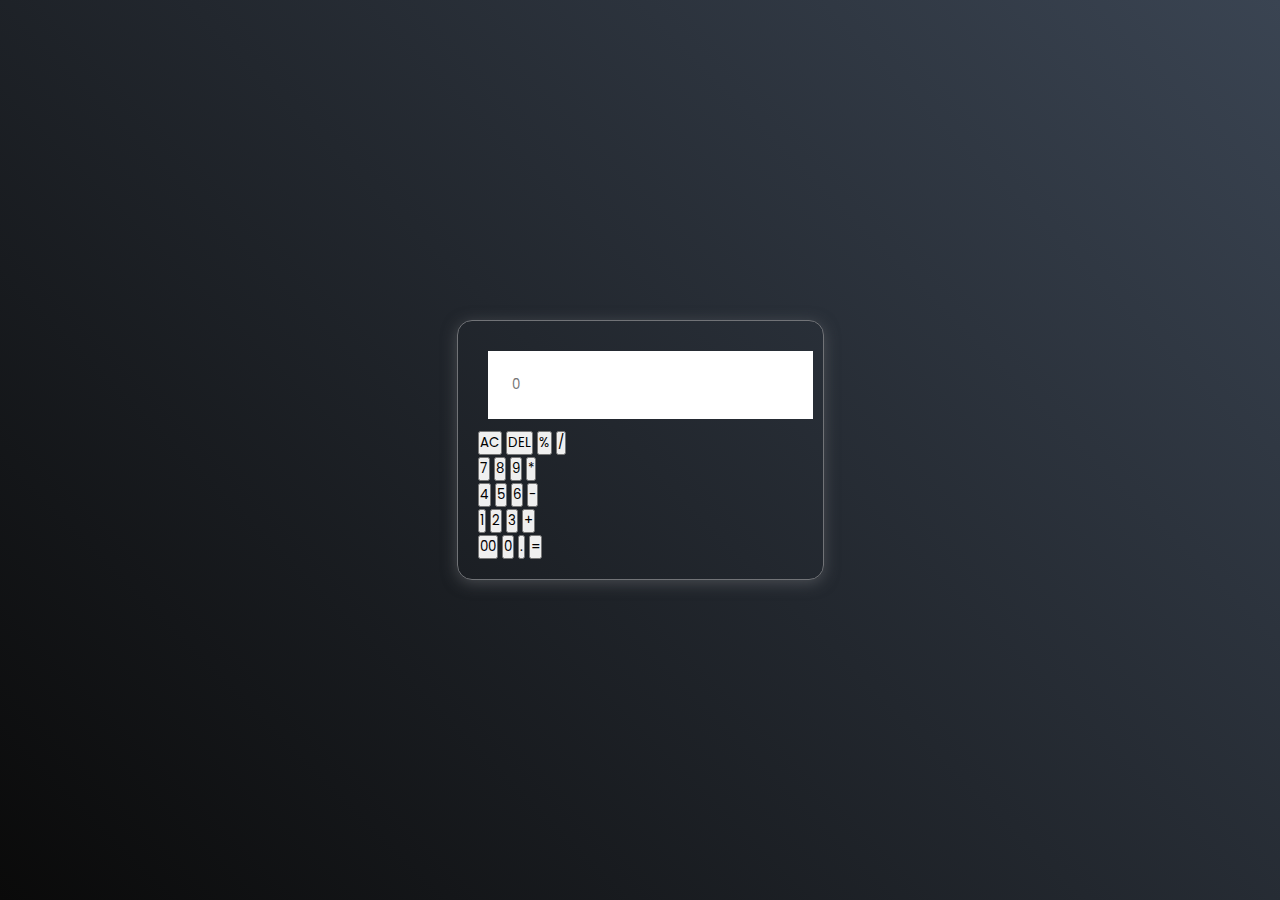
==== Calculator/index.html @ 3868ef2a "calculator" ====
<!DOCTYPE html>
<html lang="en">
  <head>
    <meta charset="UTF-8" />
    <meta name="viewport" content="width=device-width, initial-scale=1.0" />
    <link rel="stylesheet" href="./styles.css">
    <title>Calculator</title>
  </head>
  <body>
    <div class="claculator">
      <input type="text" placeholder="0" />
      <div>
        <button>AC</button>
        <button>DEL</button>
        <button>%</button>
        <button>/</button>
      </div>
      <div>
        <button>7</button>
        <button>8</button>
        <button>9</button>
        <button>*</button>
      </div>
      <div>
        <button>4</button>
        <button>5</button>
        <button>6</button>
        <button>-</button>
      </div>
      <div>
        <button>1</button>
        <button>2</button>
        <button>3</button>
        <button>+</button>
      </div>
      <div>
        <button>00</button>
        <button>0</button>
        <button>.</button>
        <button>=</button>
      </div>
    </div>
  </body>
</html>
---- Calculator/styles.css ----
@import url('https://fonts.googleapis.com/css2?family=Poppins:ital,wght@0,100;0,200;0,300;0,400;0,500;0,600;0,700;0,800;0,900;1,100;1,200;1,300;1,400;1,500;1,600;1,700;1,800;1,900&family=Roboto:ital,wght@0,100;0,300;0,400;0,500;0,700;0,900;1,100;1,300;1,400;1,500;1,700;1,900&display=swap');

*{
    margin: 0;
    padding: 0;
    box-sizing: border-box;
    font-family: 'Poppins', sans-serif;
}

body{
    width: 100%;
    height: 100vh;
    display: flex;
    justify-content: center;
    align-items: center;
    background: linear-gradient(45deg, #0a0a0a,#3a4452);
}
.claculator{
    border: 1px solid #717377;
    padding: 20px;
    border-radius: 15px;
    background: transparent;
    box-shadow: 0px 3px 15px rgba(113, 115, 119, 0.5);
}
input{
    width: 100%;
    border: none;
    padding: 24px;
    margin: 10px;
}
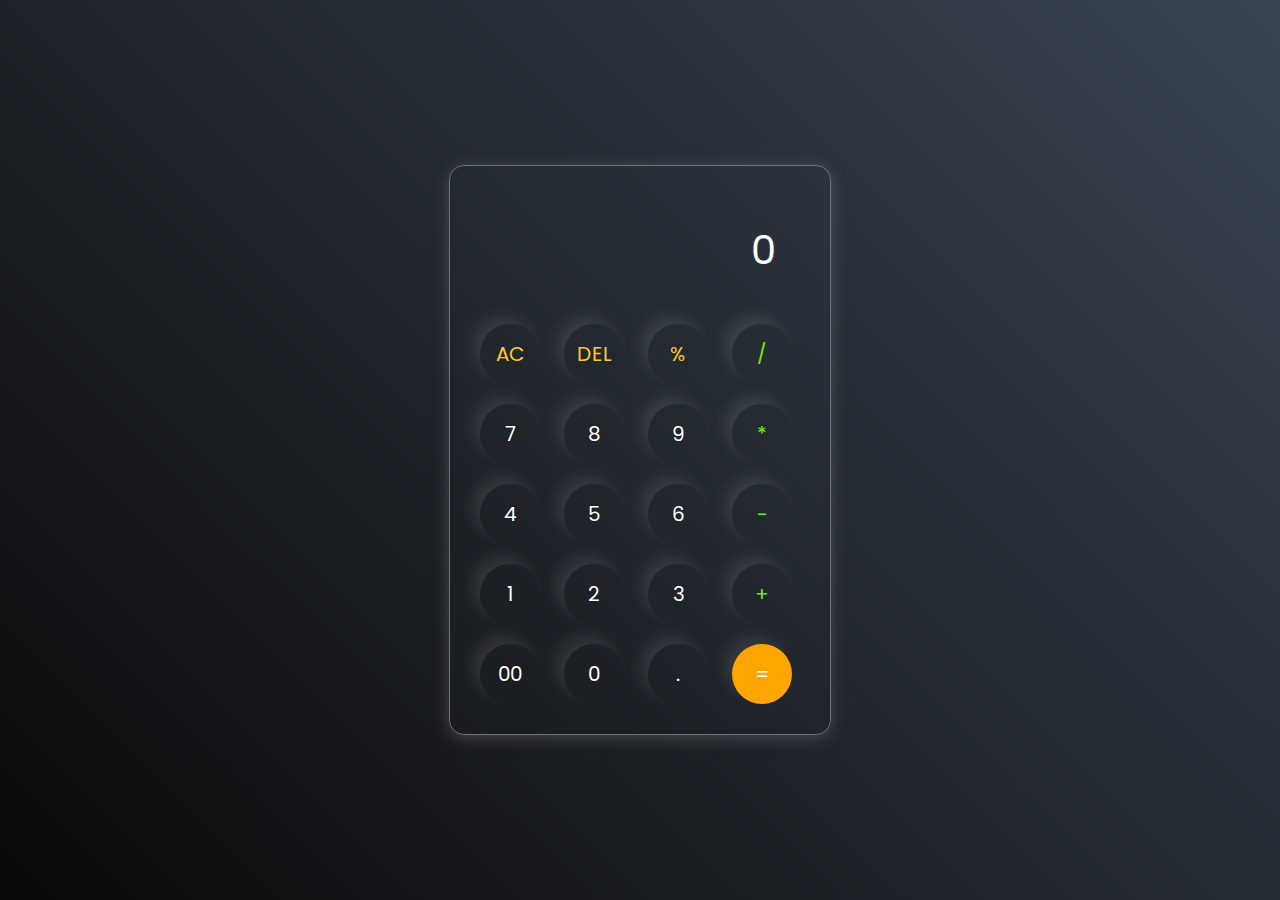
==== commit 198612ed: "calculator completed" ====
--- a/Calculator/index.html
+++ b/Calculator/index.html
@@ -8,37 +8,38 @@
   </head>
   <body>
     <div class="claculator">
-      <input type="text" placeholder="0" />
+      <input type="text" placeholder="0" id="input_box"/>
       <div>
-        <button>AC</button>
-        <button>DEL</button>
-        <button>%</button>
-        <button>/</button>
+        <button class="operator1">AC</button>
+        <button class="operator1">DEL</button>
+        <button class="operator1">%</button>
+        <button class="oprator">/</button>
       </div>
       <div>
         <button>7</button>
         <button>8</button>
         <button>9</button>
-        <button>*</button>
+        <button class="oprator">*</button>
       </div>
       <div>
         <button>4</button>
         <button>5</button>
         <button>6</button>
-        <button>-</button>
+        <button class="oprator">-</button>
       </div>
       <div>
         <button>1</button>
         <button>2</button>
         <button>3</button>
-        <button>+</button>
+        <button class="oprator">+</button>
       </div>
       <div>
         <button>00</button>
         <button>0</button>
         <button>.</button>
-        <button>=</button>
+        <button class="equal_btn">=</button>
       </div>
     </div>
   </body>
 </html>
+<script src="./index.js"></script>
--- a/Calculator/styles.css
+++ b/Calculator/styles.css
@@ -24,8 +24,38 @@
     box-shadow: 0px 3px 15px rgba(113, 115, 119, 0.5);
 }
 input{
-    width: 100%;
+    width: 320px;
     border: none;
     padding: 24px;
     margin: 10px;
+    background: transparent;
+    box-shadow: 0px 3px 15px rgbs(84,84,84,0.1);
+    font-size: 40px;
+    text-align: right;
+    color: #fff;
+    cursor: pointer;
+}
+input::placeholder{
+    color: #fff;
+}
+button{
+    border: none;
+    width: 60px;
+    height: 60px;
+    margin: 10px;
+    border-radius: 50%;
+    background: transparent;
+    font-size: 20px;
+    box-shadow: -8px -8px 15px rgba(255, 255, 255, 0.1);
+    color: #fff;
+    cursor: pointer;
+}
+.equal_btn{
+    background-color: orange;
+}
+.oprator{
+    color: #6dee0a;
+}
+.operator1{
+    color: #FFC72C;
 }